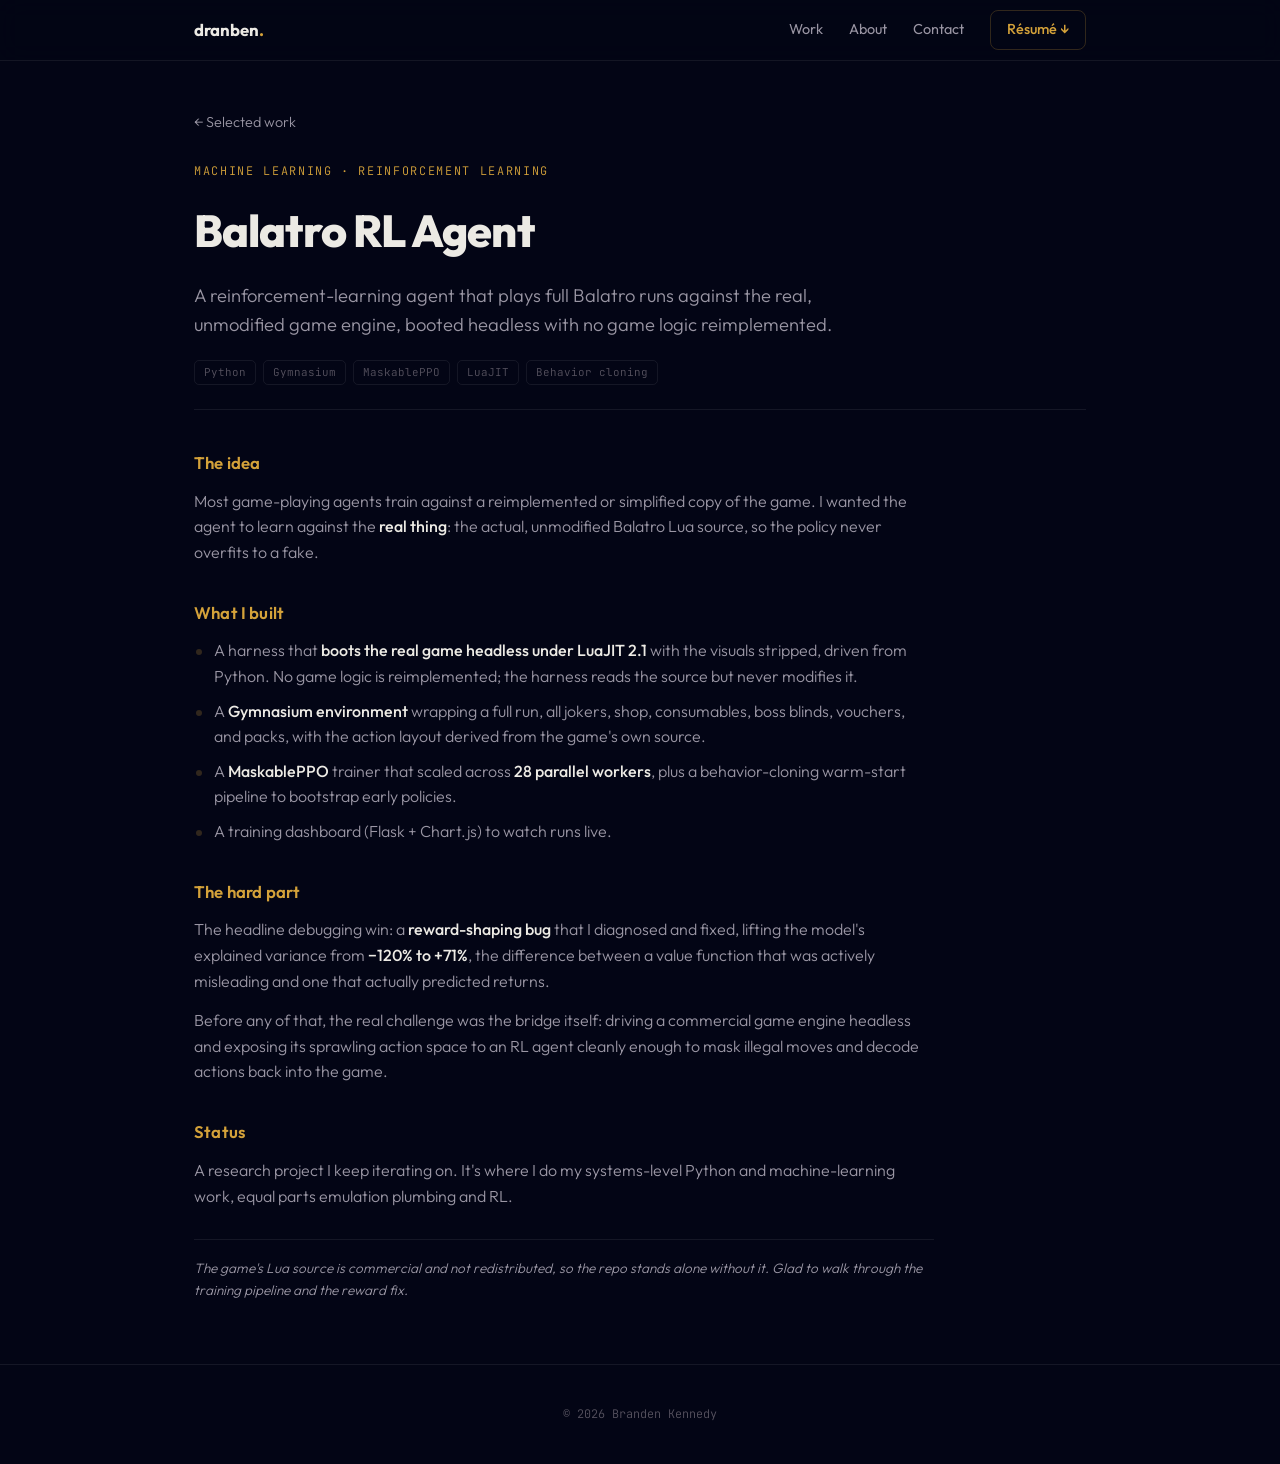
==== balatro.html @ 5ee82bf3 "Relaunch as a full-stack developer portfolio Pivot dranben.com from a video/design reel to an engine" ====
<!DOCTYPE html>
<html lang="en">
<head>
<meta charset="UTF-8">
<meta name="viewport" content="width=device-width, initial-scale=1.0">
<title>Balatro RL Agent · case study · Branden Kennedy</title>
<link rel="preconnect" href="https://fonts.googleapis.com">
<link href="https://fonts.googleapis.com/css2?family=Outfit:wght@300;400;500;600;700;800&family=JetBrains+Mono:wght@400;500&display=swap" rel="stylesheet">
<link rel="stylesheet" href="style.css">
</head>
<body>

<nav>
  <div class="wrap nav-inner">
    <a href="index.html" class="nav-logo">dranben<span class="dot">.</span></a>
    <div class="nav-links">
      <a href="index.html#work">Work</a>
      <a href="index.html#about">About</a>
      <a href="index.html#contact">Contact</a>
      <a href="resume.pdf" target="_blank" class="nav-cta">Résumé ↓</a>
    </div>
  </div>
</nav>

<div class="wrap">
  <header class="cs-head">
    <a href="index.html#work" class="cs-back">← Selected work</a>
    <div class="cs-kicker">Machine learning · Reinforcement learning</div>
    <h1>Balatro RL Agent</h1>
    <p class="sub">A reinforcement-learning agent that plays full Balatro runs against the real, unmodified game engine, booted headless with no game logic reimplemented.</p>
    <div class="proj-foot">
      <div class="tags"><span>Python</span><span>Gymnasium</span><span>MaskablePPO</span><span>LuaJIT</span><span>Behavior cloning</span></div>
    </div>
  </header>

  <article class="cs-body">
    <h2>The idea</h2>
    <p>Most game-playing agents train against a reimplemented or simplified copy of the game. I wanted the agent to learn against the <b>real thing</b>: the actual, unmodified Balatro Lua source, so the policy never overfits to a fake.</p>

    <h2>What I built</h2>
    <ul>
      <li>A harness that <b>boots the real game headless under LuaJIT 2.1</b> with the visuals stripped, driven from Python. No game logic is reimplemented; the harness reads the source but never modifies it.</li>
      <li>A <b>Gymnasium environment</b> wrapping a full run, all jokers, shop, consumables, boss blinds, vouchers, and packs, with the action layout derived from the game's own source.</li>
      <li>A <b>MaskablePPO</b> trainer that scaled across <b>28 parallel workers</b>, plus a behavior-cloning warm-start pipeline to bootstrap early policies.</li>
      <li>A training dashboard (Flask + Chart.js) to watch runs live.</li>
    </ul>

    <h2>The hard part</h2>
    <p>The headline debugging win: a <b>reward-shaping bug</b> that I diagnosed and fixed, lifting the model's explained variance from <b>−120% to +71%</b>, the difference between a value function that was actively misleading and one that actually predicted returns.</p>
    <p>Before any of that, the real challenge was the bridge itself: driving a commercial game engine headless and exposing its sprawling action space to an RL agent cleanly enough to mask illegal moves and decode actions back into the game.</p>

    <h2>Status</h2>
    <p>A research project I keep iterating on. It's where I do my systems-level Python and machine-learning work, equal parts emulation plumbing and RL.</p>

    <p class="cs-note">The game's Lua source is commercial and not redistributed, so the repo stands alone without it. Glad to walk through the training pipeline and the reward fix.</p>
  </article>
</div>

<footer>© 2026 Branden Kennedy</footer>
</body>
</html>
---- style.css ----
/* ========================================================
   dranben.com — portfolio (Branden Kennedy, full-stack dev)
   Calm dark, gold accent. Shared by index + case studies.
   ======================================================== */

:root{
  --bg-deep:#030515;
  --bg-card:#0a0e24;
  --gold:#d4a23a;
  --gold-dim:rgba(212,162,58,0.12);
  --gold-line:rgba(212,162,58,0.22);
  --text-primary:#eceae4;
  --text-secondary:#9a96a4;
  --text-muted:#56525f;
  --border:rgba(255,255,255,0.07);
  --good:#5cc98a;
}
*{margin:0;padding:0;box-sizing:border-box}
html{scroll-behavior:smooth}
body{
  background:var(--bg-deep);color:var(--text-primary);
  font-family:'Outfit',sans-serif;font-weight:300;line-height:1.6;
  -webkit-font-smoothing:antialiased;
}
a{color:inherit}
.wrap{max-width:940px;margin:0 auto;padding:0 24px}

/* nav */
nav{position:sticky;top:0;z-index:50;background:rgba(3,5,21,.8);backdrop-filter:blur(12px);border-bottom:1px solid var(--border)}
.nav-inner{display:flex;align-items:center;justify-content:space-between;height:60px}
.nav-logo{font-weight:700;font-size:1.05rem;text-decoration:none}
.nav-logo .dot{color:var(--gold)}
.nav-links{display:flex;align-items:center;gap:26px}
.nav-links a{text-decoration:none;color:var(--text-secondary);font-size:.9rem;font-weight:400;transition:color .2s}
.nav-links a:hover{color:var(--text-primary)}
.nav-cta{border:1px solid var(--gold-line);color:var(--gold)!important;padding:7px 16px;border-radius:8px;font-weight:500!important}
.nav-cta:hover{background:var(--gold-dim)}
@media(max-width:640px){.nav-links a:not(.nav-cta){display:none}}

/* hero */
.hero{position:relative;padding:96px 0 64px;overflow:hidden}
.hero::before{content:'';position:absolute;top:-140px;left:50%;transform:translateX(-50%);width:720px;height:420px;background:radial-gradient(ellipse at center,rgba(212,162,58,.09),transparent 70%);pointer-events:none}
.hero h1{font-size:clamp(2.6rem,6vw,4rem);font-weight:800;letter-spacing:-.03em;line-height:1.04;margin-bottom:18px}
.hero h1 .accent{color:var(--gold)}
.hero .lead{font-size:clamp(1.05rem,2.2vw,1.3rem);font-weight:300;color:var(--text-secondary);max-width:620px;margin-bottom:30px}
.cta-row{display:flex;flex-wrap:wrap;gap:12px}
.btn{display:inline-flex;align-items:center;gap:9px;text-decoration:none;font-weight:500;font-size:.95rem;padding:12px 22px;border-radius:10px;transition:transform .2s,background .2s,border-color .2s;cursor:pointer}
.btn svg{width:17px;height:17px}
.btn-primary{background:var(--gold);color:#1a1303}
.btn-primary:hover{transform:translateY(-2px)}
.btn-ghost{border:1px solid var(--border);color:var(--text-primary)}
.btn-ghost:hover{border-color:var(--gold-line);background:var(--bg-card)}

/* sections */
section{padding:34px 0}
h2.sec{font-size:1.5rem;font-weight:700;letter-spacing:-.02em;margin-bottom:22px}

/* stack */
.stack-list{display:flex;flex-direction:column;gap:12px;max-width:760px}
.stack-row{display:flex;gap:16px;align-items:baseline;padding-bottom:12px;border-bottom:1px solid var(--border)}
.stack-row:last-child{border-bottom:none}
.stack-cat{min-width:120px;color:var(--text-muted);font-size:.82rem;font-weight:500;text-transform:uppercase;letter-spacing:.04em}
.stack-val{color:var(--text-primary);font-size:1rem;font-weight:400}

/* flagship */
.featured{display:block;text-decoration:none;color:inherit;border:1px solid var(--gold-line);border-radius:16px;background:linear-gradient(145deg,#0c1029,#0a0c1f);padding:32px;margin-bottom:16px;transition:transform .25s,box-shadow .25s}
.featured:hover{transform:translateY(-3px);box-shadow:0 18px 48px rgba(0,0,0,.45)}
.featured .flag{font-size:.78rem;color:var(--gold);font-weight:500;margin-bottom:12px;display:block}
.featured h3{font-size:1.7rem;font-weight:700;letter-spacing:-.02em;margin-bottom:10px}
.featured .what{font-size:1.05rem;color:var(--text-secondary);max-width:680px;margin-bottom:14px}
.hard{font-size:.92rem;color:var(--text-primary);max-width:700px;border-left:2px solid var(--gold-line);padding-left:14px;margin-bottom:22px}
.hard b{color:var(--gold);font-weight:500}
.proj-foot{display:flex;flex-wrap:wrap;align-items:center;gap:10px 16px}
.tags{display:flex;flex-wrap:wrap;gap:7px}
.tags span{font-family:'JetBrains Mono',monospace;font-size:.68rem;color:var(--text-muted);border:1px solid var(--border);padding:3px 9px;border-radius:5px}
.links{display:flex;gap:16px;margin-left:auto}
.plink{font-size:.85rem;font-weight:500;color:var(--gold);text-decoration:none;white-space:nowrap}
.plink.muted{color:var(--text-secondary)}

/* project grid */
.proj-grid{display:grid;grid-template-columns:repeat(2,1fr);gap:16px}
@media(max-width:720px){.proj-grid{grid-template-columns:1fr}}
.card{display:flex;flex-direction:column;text-decoration:none;color:inherit;background:var(--bg-card);border:1px solid var(--border);border-radius:14px;padding:24px;transition:transform .22s,border-color .22s,box-shadow .22s}
.card:hover{transform:translateY(-3px);border-color:var(--gold-line);box-shadow:0 12px 34px rgba(0,0,0,.4)}
.card h3{font-size:1.18rem;font-weight:600;margin-bottom:7px}
.card .what{font-size:.92rem;color:var(--text-secondary);margin-bottom:18px;flex:1 1 auto}
.card .proj-foot{margin-top:auto}
.more-link{display:inline-block;margin-top:20px;font-size:.9rem;color:var(--text-secondary);text-decoration:none}
.more-link:hover{color:var(--gold)}

/* about */
.about-grid{display:grid;grid-template-columns:1.7fr 1fr;gap:34px;align-items:start}
@media(max-width:720px){.about-grid{grid-template-columns:1fr}}
.about p{color:var(--text-secondary);margin-bottom:14px;font-size:1rem}
.about p b{color:var(--text-primary);font-weight:500}
.facts{border:1px solid var(--border);border-radius:14px;padding:20px;background:var(--bg-card)}
.fact{display:flex;justify-content:space-between;gap:12px;padding:9px 0;border-bottom:1px solid var(--border);font-size:.88rem}
.fact:last-child{border-bottom:none}
.fact .k{color:var(--text-muted)}
.fact .v{color:var(--text-primary);text-align:right}
.fact .v.on{color:var(--good)}

/* beyond code */
.beyond p.intro{color:var(--text-secondary);font-size:.95rem;margin-bottom:20px;max-width:660px}
.beyond-grid{display:grid;grid-template-columns:1.4fr 1fr;gap:16px}
@media(max-width:720px){.beyond-grid{grid-template-columns:1fr}}
.reel{border-radius:12px;overflow:hidden;border:1px solid var(--border);background:#000;position:relative;padding-bottom:56.25%;height:0}
.reel iframe{position:absolute;inset:0;width:100%;height:100%}
.shots{display:grid;grid-template-columns:1fr 1fr;gap:12px}
.shots img{width:100%;height:100%;object-fit:cover;border-radius:10px;border:1px solid var(--border);aspect-ratio:16/10}

/* contact */
.contact{text-align:center;padding:64px 0 28px}
.contact h2{font-size:1.9rem;font-weight:700;letter-spacing:-.02em;margin-bottom:12px}
.contact p{color:var(--text-secondary);margin-bottom:24px;max-width:460px;margin-inline:auto}
.social{display:flex;justify-content:center;flex-wrap:wrap;gap:12px}
.social a{display:inline-flex;align-items:center;gap:9px;text-decoration:none;color:var(--text-secondary);border:1px solid var(--border);border-radius:10px;padding:11px 18px;font-size:.9rem;transition:all .2s;cursor:pointer}
.social a:hover{color:var(--text-primary);border-color:var(--gold-line);background:var(--bg-card)}
.social svg{width:18px;height:18px}
footer{text-align:center;padding:40px 0;color:var(--text-muted);font-family:'JetBrains Mono',monospace;font-size:.74rem;border-top:1px solid var(--border);margin-top:28px}

/* ---- case-study pages ---- */
.cs-back{display:inline-flex;align-items:center;gap:7px;color:var(--text-secondary);text-decoration:none;font-size:.9rem;margin-bottom:28px;transition:color .2s}
.cs-back:hover{color:var(--gold)}
.cs-head{padding:48px 0 24px;border-bottom:1px solid var(--border)}
.cs-kicker{font-family:'JetBrains Mono',monospace;font-size:.74rem;letter-spacing:.14em;text-transform:uppercase;color:var(--gold);margin-bottom:14px}
.cs-head h1{font-size:clamp(2rem,5vw,2.8rem);font-weight:800;letter-spacing:-.02em;margin-bottom:14px}
.cs-head .sub{font-size:1.15rem;color:var(--text-secondary);max-width:680px;margin-bottom:20px}
.cs-head .proj-foot{margin-top:4px}
.cs-body{padding:40px 0 20px;max-width:740px}
.cs-body h2{font-size:1.05rem;font-weight:600;color:var(--gold);margin:34px 0 12px;letter-spacing:.01em}
.cs-body h2:first-child{margin-top:0}
.cs-body p{color:var(--text-secondary);margin-bottom:14px}
.cs-body p b{color:var(--text-primary);font-weight:500}
.cs-body ul{list-style:none;margin:0 0 14px}
.cs-body li{color:var(--text-secondary);padding-left:20px;position:relative;margin-bottom:9px}
.cs-body li::before{content:'';position:absolute;left:2px;top:11px;width:6px;height:6px;border-radius:50%;background:var(--gold-line)}
.cs-body li b{color:var(--text-primary);font-weight:500}
.cs-diagram{font-family:'JetBrains Mono',monospace;font-size:.74rem;line-height:1.5;color:var(--text-secondary);background:var(--bg-card);border:1px solid var(--border);border-radius:12px;padding:20px;overflow-x:auto;white-space:pre;margin:6px 0 18px}
.cs-note{font-size:.85rem;color:var(--text-muted);font-style:italic;border-top:1px solid var(--border);padding-top:18px;margin-top:30px}
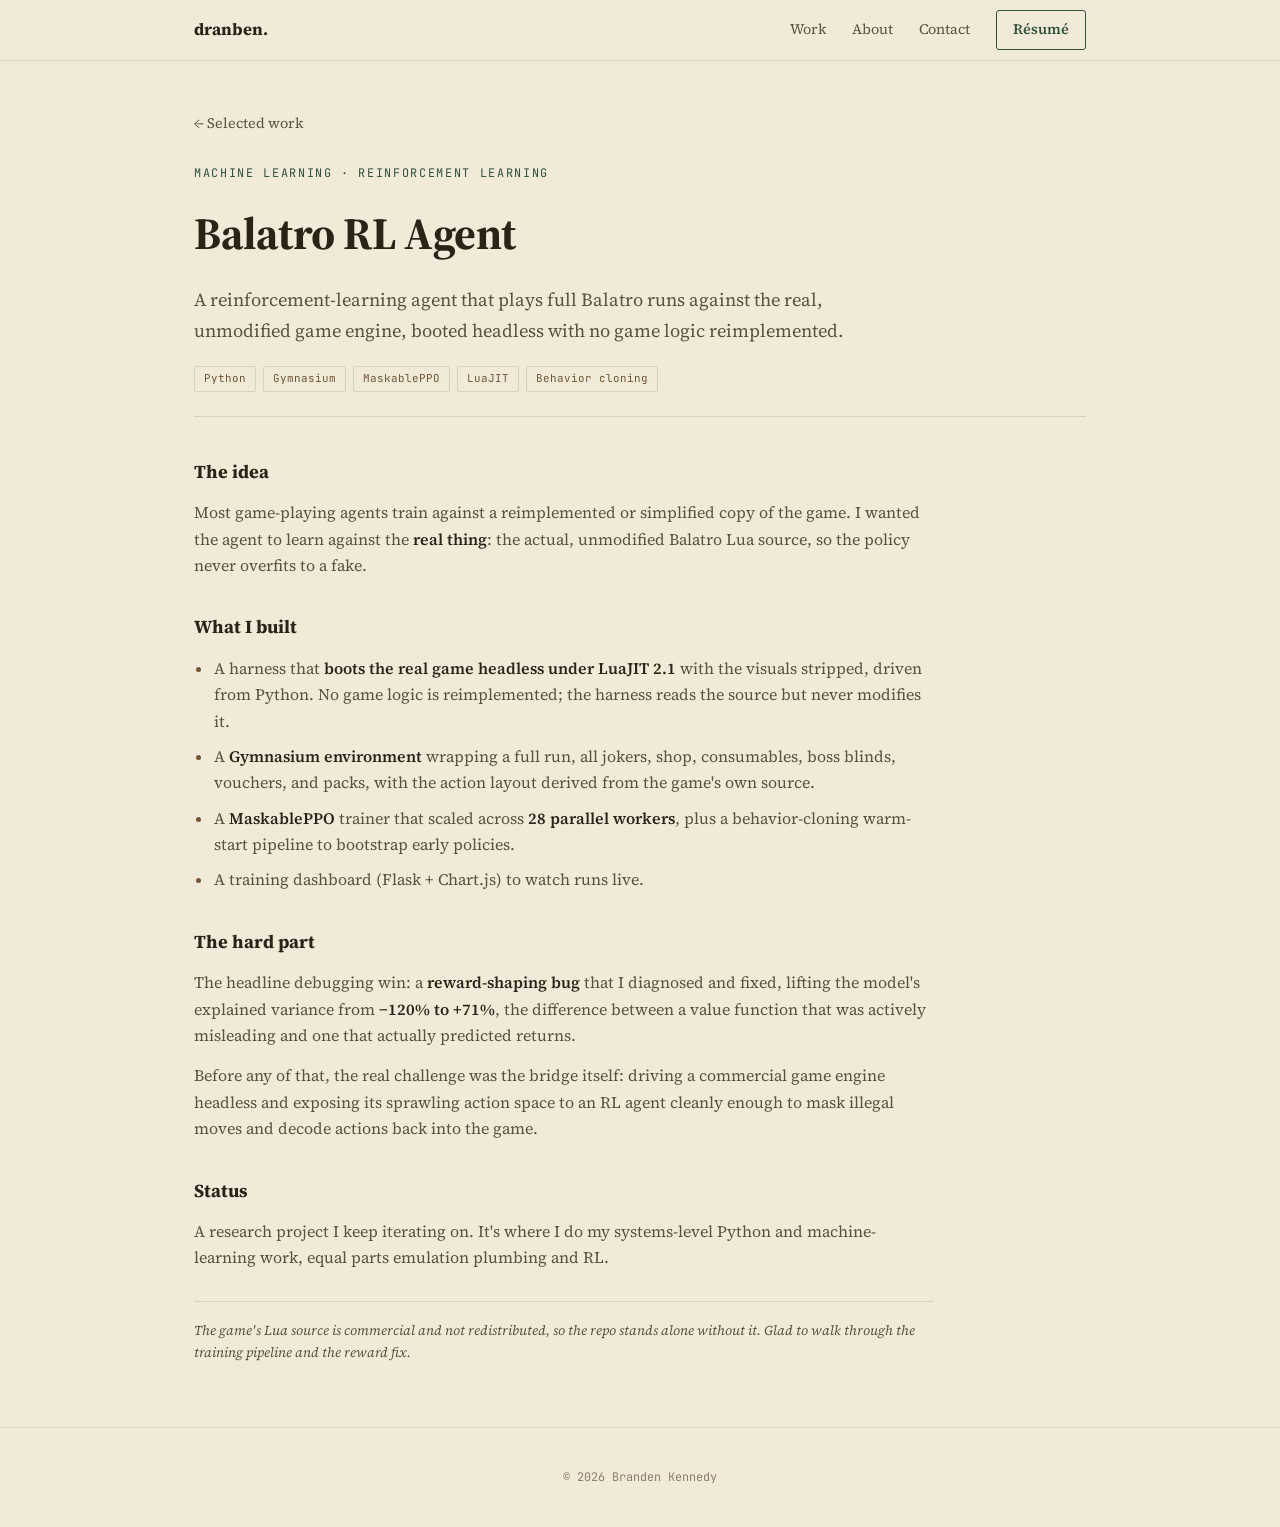
==== commit 66e598a6: "Redesign: warm paper theme with dark green and brown - Swap dark navy + gold palette for tan paper b" ====
--- a/balatro.html
+++ b/balatro.html
@@ -5,19 +5,19 @@
 <meta name="viewport" content="width=device-width, initial-scale=1.0">
 <title>Balatro RL Agent · case study · Branden Kennedy</title>
 <link rel="preconnect" href="https://fonts.googleapis.com">
-<link href="https://fonts.googleapis.com/css2?family=Outfit:wght@300;400;500;600;700;800&family=JetBrains+Mono:wght@400;500&display=swap" rel="stylesheet">
+<link href="https://fonts.googleapis.com/css2?family=Source+Serif+4:ital,wght@0,400;0,500;0,600;0,700;1,400&family=JetBrains+Mono:wght@400;500&display=swap" rel="stylesheet">
 <link rel="stylesheet" href="style.css">
 </head>
 <body>
 
 <nav>
   <div class="wrap nav-inner">
-    <a href="index.html" class="nav-logo">dranben<span class="dot">.</span></a>
+    <a href="index.html" class="nav-logo">dranben.</a>
     <div class="nav-links">
       <a href="index.html#work">Work</a>
       <a href="index.html#about">About</a>
       <a href="index.html#contact">Contact</a>
-      <a href="resume.pdf" target="_blank" class="nav-cta">Résumé ↓</a>
+      <a href="resume.pdf" target="_blank" class="nav-cta">Résumé</a>
     </div>
   </div>
 </nav>
--- a/style.css
+++ b/style.css
@@ -1,140 +1,140 @@
 /* ========================================================
    dranben.com — portfolio (Branden Kennedy, full-stack dev)
-   Calm dark, gold accent. Shared by index + case studies.
+   Warm paper, dark green + brown. Shared by index + case studies.
    ======================================================== */
 
 :root{
-  --bg-deep:#030515;
-  --bg-card:#0a0e24;
-  --gold:#d4a23a;
-  --gold-dim:rgba(212,162,58,0.12);
-  --gold-line:rgba(212,162,58,0.22);
-  --text-primary:#eceae4;
-  --text-secondary:#9a96a4;
-  --text-muted:#56525f;
-  --border:rgba(255,255,255,0.07);
-  --good:#5cc98a;
+  --paper:#f2ead9;
+  --paper-raised:#f8f2e4;
+  --green:#2e5339;
+  --green-deep:#24422d;
+  --green-dim:rgba(46,83,57,0.08);
+  --brown:#6f5638;
+  --ink:#2b2416;
+  --ink-soft:#5a5240;
+  --ink-faint:#8b7f66;
+  --line:rgba(75,60,35,0.22);
+  --line-soft:rgba(75,60,35,0.14);
+  --good:#2e6b45;
 }
 *{margin:0;padding:0;box-sizing:border-box}
 html{scroll-behavior:smooth}
 body{
-  background:var(--bg-deep);color:var(--text-primary);
-  font-family:'Outfit',sans-serif;font-weight:300;line-height:1.6;
-  -webkit-font-smoothing:antialiased;
+  background:var(--paper);color:var(--ink);
+  font-family:'Source Serif 4',Georgia,serif;font-weight:400;line-height:1.65;
 }
 a{color:inherit}
 .wrap{max-width:940px;margin:0 auto;padding:0 24px}
 
 /* nav */
-nav{position:sticky;top:0;z-index:50;background:rgba(3,5,21,.8);backdrop-filter:blur(12px);border-bottom:1px solid var(--border)}
+nav{position:sticky;top:0;z-index:50;background:rgba(242,234,217,.93);border-bottom:1px solid var(--line-soft)}
 .nav-inner{display:flex;align-items:center;justify-content:space-between;height:60px}
 .nav-logo{font-weight:700;font-size:1.05rem;text-decoration:none}
-.nav-logo .dot{color:var(--gold)}
 .nav-links{display:flex;align-items:center;gap:26px}
-.nav-links a{text-decoration:none;color:var(--text-secondary);font-size:.9rem;font-weight:400;transition:color .2s}
-.nav-links a:hover{color:var(--text-primary)}
-.nav-cta{border:1px solid var(--gold-line);color:var(--gold)!important;padding:7px 16px;border-radius:8px;font-weight:500!important}
-.nav-cta:hover{background:var(--gold-dim)}
+.nav-links a{text-decoration:none;color:var(--ink-soft);font-size:.9rem;transition:color .2s}
+.nav-links a:hover{color:var(--ink)}
+.nav-cta{border:1px solid var(--green);color:var(--green)!important;padding:7px 16px;border-radius:3px;font-weight:600!important}
+.nav-cta:hover{background:var(--green-dim)}
 @media(max-width:640px){.nav-links a:not(.nav-cta){display:none}}
 
 /* hero */
-.hero{position:relative;padding:96px 0 64px;overflow:hidden}
-.hero::before{content:'';position:absolute;top:-140px;left:50%;transform:translateX(-50%);width:720px;height:420px;background:radial-gradient(ellipse at center,rgba(212,162,58,.09),transparent 70%);pointer-events:none}
-.hero h1{font-size:clamp(2.6rem,6vw,4rem);font-weight:800;letter-spacing:-.03em;line-height:1.04;margin-bottom:18px}
-.hero h1 .accent{color:var(--gold)}
-.hero .lead{font-size:clamp(1.05rem,2.2vw,1.3rem);font-weight:300;color:var(--text-secondary);max-width:620px;margin-bottom:30px}
+.hero{padding:96px 0 64px}
+.hero h1{font-size:clamp(2.5rem,6vw,3.7rem);font-weight:700;letter-spacing:-.015em;line-height:1.08;margin-bottom:18px}
+.hero h1 .accent{color:var(--green)}
+.hero .lead{font-size:clamp(1.05rem,2.2vw,1.25rem);color:var(--ink-soft);max-width:620px;margin-bottom:30px}
 .cta-row{display:flex;flex-wrap:wrap;gap:12px}
-.btn{display:inline-flex;align-items:center;gap:9px;text-decoration:none;font-weight:500;font-size:.95rem;padding:12px 22px;border-radius:10px;transition:transform .2s,background .2s,border-color .2s;cursor:pointer}
+.btn{display:inline-flex;align-items:center;gap:9px;text-decoration:none;font-weight:600;font-size:.95rem;padding:12px 22px;border-radius:3px;transition:background .2s,border-color .2s;cursor:pointer}
 .btn svg{width:17px;height:17px}
-.btn-primary{background:var(--gold);color:#1a1303}
-.btn-primary:hover{transform:translateY(-2px)}
-.btn-ghost{border:1px solid var(--border);color:var(--text-primary)}
-.btn-ghost:hover{border-color:var(--gold-line);background:var(--bg-card)}
+.btn-primary{background:var(--green);color:var(--paper-raised)}
+.btn-primary:hover{background:var(--green-deep)}
+.btn-ghost{border:1px solid var(--line);color:var(--ink)}
+.btn-ghost:hover{border-color:var(--green);background:var(--green-dim)}
 
 /* sections */
 section{padding:34px 0}
-h2.sec{font-size:1.5rem;font-weight:700;letter-spacing:-.02em;margin-bottom:22px}
+h2.sec{font-size:1.5rem;font-weight:700;letter-spacing:-.01em;margin-bottom:22px}
 
 /* stack */
 .stack-list{display:flex;flex-direction:column;gap:12px;max-width:760px}
-.stack-row{display:flex;gap:16px;align-items:baseline;padding-bottom:12px;border-bottom:1px solid var(--border)}
+.stack-row{display:flex;gap:16px;align-items:baseline;padding-bottom:12px;border-bottom:1px solid var(--line-soft)}
 .stack-row:last-child{border-bottom:none}
-.stack-cat{min-width:120px;color:var(--text-muted);font-size:.82rem;font-weight:500;text-transform:uppercase;letter-spacing:.04em}
-.stack-val{color:var(--text-primary);font-size:1rem;font-weight:400}
+.stack-cat{min-width:120px;color:var(--brown);font-size:.78rem;font-weight:600;text-transform:uppercase;letter-spacing:.06em;font-family:'JetBrains Mono',monospace}
+.stack-val{color:var(--ink);font-size:1rem}
 
 /* flagship */
-.featured{display:block;text-decoration:none;color:inherit;border:1px solid var(--gold-line);border-radius:16px;background:linear-gradient(145deg,#0c1029,#0a0c1f);padding:32px;margin-bottom:16px;transition:transform .25s,box-shadow .25s}
-.featured:hover{transform:translateY(-3px);box-shadow:0 18px 48px rgba(0,0,0,.45)}
-.featured .flag{font-size:.78rem;color:var(--gold);font-weight:500;margin-bottom:12px;display:block}
-.featured h3{font-size:1.7rem;font-weight:700;letter-spacing:-.02em;margin-bottom:10px}
-.featured .what{font-size:1.05rem;color:var(--text-secondary);max-width:680px;margin-bottom:14px}
-.hard{font-size:.92rem;color:var(--text-primary);max-width:700px;border-left:2px solid var(--gold-line);padding-left:14px;margin-bottom:22px}
-.hard b{color:var(--gold);font-weight:500}
+.featured{display:block;text-decoration:none;color:inherit;border:1px solid var(--line);border-radius:4px;background:var(--paper-raised);padding:32px;margin-bottom:16px;transition:border-color .2s}
+.featured:hover{border-color:var(--green)}
+.featured .flag{font-family:'JetBrains Mono',monospace;font-size:.72rem;letter-spacing:.1em;text-transform:uppercase;color:var(--green);font-weight:500;margin-bottom:12px;display:block}
+.featured h3{font-size:1.7rem;font-weight:700;letter-spacing:-.01em;margin-bottom:10px}
+.featured .what{font-size:1.05rem;color:var(--ink-soft);max-width:680px;margin-bottom:14px}
+.hard{font-size:.92rem;color:var(--ink);max-width:700px;border-left:2px solid var(--green);padding-left:14px;margin-bottom:22px}
+.hard b{color:var(--green);font-weight:600}
 .proj-foot{display:flex;flex-wrap:wrap;align-items:center;gap:10px 16px}
 .tags{display:flex;flex-wrap:wrap;gap:7px}
-.tags span{font-family:'JetBrains Mono',monospace;font-size:.68rem;color:var(--text-muted);border:1px solid var(--border);padding:3px 9px;border-radius:5px}
+.tags span{font-family:'JetBrains Mono',monospace;font-size:.68rem;color:var(--brown);border:1px solid var(--line-soft);padding:3px 9px;border-radius:2px}
 .links{display:flex;gap:16px;margin-left:auto}
-.plink{font-size:.85rem;font-weight:500;color:var(--gold);text-decoration:none;white-space:nowrap}
-.plink.muted{color:var(--text-secondary)}
+.plink{font-size:.85rem;font-weight:600;color:var(--green);text-decoration:none;white-space:nowrap}
+.plink:hover{text-decoration:underline;text-underline-offset:3px}
+.plink.muted{color:var(--ink-soft)}
 
 /* project grid */
 .proj-grid{display:grid;grid-template-columns:repeat(2,1fr);gap:16px}
 @media(max-width:720px){.proj-grid{grid-template-columns:1fr}}
-.card{display:flex;flex-direction:column;text-decoration:none;color:inherit;background:var(--bg-card);border:1px solid var(--border);border-radius:14px;padding:24px;transition:transform .22s,border-color .22s,box-shadow .22s}
-.card:hover{transform:translateY(-3px);border-color:var(--gold-line);box-shadow:0 12px 34px rgba(0,0,0,.4)}
-.card h3{font-size:1.18rem;font-weight:600;margin-bottom:7px}
-.card .what{font-size:.92rem;color:var(--text-secondary);margin-bottom:18px;flex:1 1 auto}
+.card{display:flex;flex-direction:column;text-decoration:none;color:inherit;background:var(--paper-raised);border:1px solid var(--line-soft);border-radius:4px;padding:24px;transition:border-color .2s}
+.card:hover{border-color:var(--green)}
+.card h3{font-size:1.18rem;font-weight:700;margin-bottom:7px}
+.card .what{font-size:.92rem;color:var(--ink-soft);margin-bottom:18px;flex:1 1 auto}
 .card .proj-foot{margin-top:auto}
-.more-link{display:inline-block;margin-top:20px;font-size:.9rem;color:var(--text-secondary);text-decoration:none}
-.more-link:hover{color:var(--gold)}
+.more-link{display:inline-block;margin-top:20px;font-size:.9rem;color:var(--ink-soft);text-decoration:none}
+.more-link:hover{color:var(--green);text-decoration:underline;text-underline-offset:3px}
 
 /* about */
 .about-grid{display:grid;grid-template-columns:1.7fr 1fr;gap:34px;align-items:start}
 @media(max-width:720px){.about-grid{grid-template-columns:1fr}}
-.about p{color:var(--text-secondary);margin-bottom:14px;font-size:1rem}
-.about p b{color:var(--text-primary);font-weight:500}
-.facts{border:1px solid var(--border);border-radius:14px;padding:20px;background:var(--bg-card)}
-.fact{display:flex;justify-content:space-between;gap:12px;padding:9px 0;border-bottom:1px solid var(--border);font-size:.88rem}
+.about p{color:var(--ink-soft);margin-bottom:14px;font-size:1rem}
+.about p b{color:var(--ink);font-weight:600}
+.facts{border:1px solid var(--line-soft);border-radius:4px;padding:20px;background:var(--paper-raised)}
+.fact{display:flex;justify-content:space-between;gap:12px;padding:9px 0;border-bottom:1px solid var(--line-soft);font-size:.88rem}
 .fact:last-child{border-bottom:none}
-.fact .k{color:var(--text-muted)}
-.fact .v{color:var(--text-primary);text-align:right}
-.fact .v.on{color:var(--good)}
+.fact .k{color:var(--ink-faint)}
+.fact .v{color:var(--ink);text-align:right}
+.fact .v.on{color:var(--good);font-weight:600}
 
 /* beyond code */
-.beyond p.intro{color:var(--text-secondary);font-size:.95rem;margin-bottom:20px;max-width:660px}
+.beyond p.intro{color:var(--ink-soft);font-size:.95rem;margin-bottom:20px;max-width:660px}
 .beyond-grid{display:grid;grid-template-columns:1.4fr 1fr;gap:16px}
 @media(max-width:720px){.beyond-grid{grid-template-columns:1fr}}
-.reel{border-radius:12px;overflow:hidden;border:1px solid var(--border);background:#000;position:relative;padding-bottom:56.25%;height:0}
+.reel{border-radius:4px;overflow:hidden;border:1px solid var(--line-soft);background:#000;position:relative;padding-bottom:56.25%;height:0}
 .reel iframe{position:absolute;inset:0;width:100%;height:100%}
 .shots{display:grid;grid-template-columns:1fr 1fr;gap:12px}
-.shots img{width:100%;height:100%;object-fit:cover;border-radius:10px;border:1px solid var(--border);aspect-ratio:16/10}
+.shots img{width:100%;height:100%;object-fit:cover;border-radius:3px;border:1px solid var(--line-soft);aspect-ratio:16/10}
 
 /* contact */
 .contact{text-align:center;padding:64px 0 28px}
-.contact h2{font-size:1.9rem;font-weight:700;letter-spacing:-.02em;margin-bottom:12px}
-.contact p{color:var(--text-secondary);margin-bottom:24px;max-width:460px;margin-inline:auto}
+.contact h2{font-size:1.9rem;font-weight:700;letter-spacing:-.01em;margin-bottom:12px}
+.contact p{color:var(--ink-soft);margin-bottom:24px;max-width:460px;margin-inline:auto}
 .social{display:flex;justify-content:center;flex-wrap:wrap;gap:12px}
-.social a{display:inline-flex;align-items:center;gap:9px;text-decoration:none;color:var(--text-secondary);border:1px solid var(--border);border-radius:10px;padding:11px 18px;font-size:.9rem;transition:all .2s;cursor:pointer}
-.social a:hover{color:var(--text-primary);border-color:var(--gold-line);background:var(--bg-card)}
+.social a{display:inline-flex;align-items:center;gap:9px;text-decoration:none;color:var(--ink-soft);border:1px solid var(--line-soft);border-radius:3px;padding:11px 18px;font-size:.9rem;transition:all .2s;cursor:pointer}
+.social a:hover{color:var(--ink);border-color:var(--green);background:var(--green-dim)}
 .social svg{width:18px;height:18px}
-footer{text-align:center;padding:40px 0;color:var(--text-muted);font-family:'JetBrains Mono',monospace;font-size:.74rem;border-top:1px solid var(--border);margin-top:28px}
+footer{text-align:center;padding:40px 0;color:var(--ink-faint);font-family:'JetBrains Mono',monospace;font-size:.74rem;border-top:1px solid var(--line-soft);margin-top:28px}
 
 /* ---- case-study pages ---- */
-.cs-back{display:inline-flex;align-items:center;gap:7px;color:var(--text-secondary);text-decoration:none;font-size:.9rem;margin-bottom:28px;transition:color .2s}
-.cs-back:hover{color:var(--gold)}
-.cs-head{padding:48px 0 24px;border-bottom:1px solid var(--border)}
-.cs-kicker{font-family:'JetBrains Mono',monospace;font-size:.74rem;letter-spacing:.14em;text-transform:uppercase;color:var(--gold);margin-bottom:14px}
-.cs-head h1{font-size:clamp(2rem,5vw,2.8rem);font-weight:800;letter-spacing:-.02em;margin-bottom:14px}
-.cs-head .sub{font-size:1.15rem;color:var(--text-secondary);max-width:680px;margin-bottom:20px}
+.cs-back{display:inline-flex;align-items:center;gap:7px;color:var(--ink-soft);text-decoration:none;font-size:.9rem;margin-bottom:28px;transition:color .2s}
+.cs-back:hover{color:var(--green)}
+.cs-head{padding:48px 0 24px;border-bottom:1px solid var(--line-soft)}
+.cs-kicker{font-family:'JetBrains Mono',monospace;font-size:.74rem;letter-spacing:.14em;text-transform:uppercase;color:var(--green);margin-bottom:14px}
+.cs-head h1{font-size:clamp(2rem,5vw,2.8rem);font-weight:700;letter-spacing:-.01em;margin-bottom:14px}
+.cs-head .sub{font-size:1.15rem;color:var(--ink-soft);max-width:680px;margin-bottom:20px}
 .cs-head .proj-foot{margin-top:4px}
 .cs-body{padding:40px 0 20px;max-width:740px}
-.cs-body h2{font-size:1.05rem;font-weight:600;color:var(--gold);margin:34px 0 12px;letter-spacing:.01em}
+.cs-body h2{font-size:1.15rem;font-weight:700;color:var(--ink);margin:34px 0 12px}
 .cs-body h2:first-child{margin-top:0}
-.cs-body p{color:var(--text-secondary);margin-bottom:14px}
-.cs-body p b{color:var(--text-primary);font-weight:500}
+.cs-body p{color:var(--ink-soft);margin-bottom:14px}
+.cs-body p b{color:var(--ink);font-weight:600}
 .cs-body ul{list-style:none;margin:0 0 14px}
-.cs-body li{color:var(--text-secondary);padding-left:20px;position:relative;margin-bottom:9px}
-.cs-body li::before{content:'';position:absolute;left:2px;top:11px;width:6px;height:6px;border-radius:50%;background:var(--gold-line)}
-.cs-body li b{color:var(--text-primary);font-weight:500}
-.cs-diagram{font-family:'JetBrains Mono',monospace;font-size:.74rem;line-height:1.5;color:var(--text-secondary);background:var(--bg-card);border:1px solid var(--border);border-radius:12px;padding:20px;overflow-x:auto;white-space:pre;margin:6px 0 18px}
-.cs-note{font-size:.85rem;color:var(--text-muted);font-style:italic;border-top:1px solid var(--border);padding-top:18px;margin-top:30px}
+.cs-body li{color:var(--ink-soft);padding-left:20px;position:relative;margin-bottom:9px}
+.cs-body li::before{content:'';position:absolute;left:2px;top:12px;width:5px;height:5px;border-radius:50%;background:var(--brown)}
+.cs-body li b{color:var(--ink);font-weight:600}
+.cs-diagram{font-family:'JetBrains Mono',monospace;font-size:.74rem;line-height:1.5;color:var(--ink-soft);background:var(--paper-raised);border:1px solid var(--line-soft);border-radius:3px;padding:20px;overflow-x:auto;white-space:pre;margin:6px 0 18px}
+.cs-note{font-size:.85rem;color:var(--ink-faint);font-style:italic;border-top:1px solid var(--line-soft);padding-top:18px;margin-top:30px}
